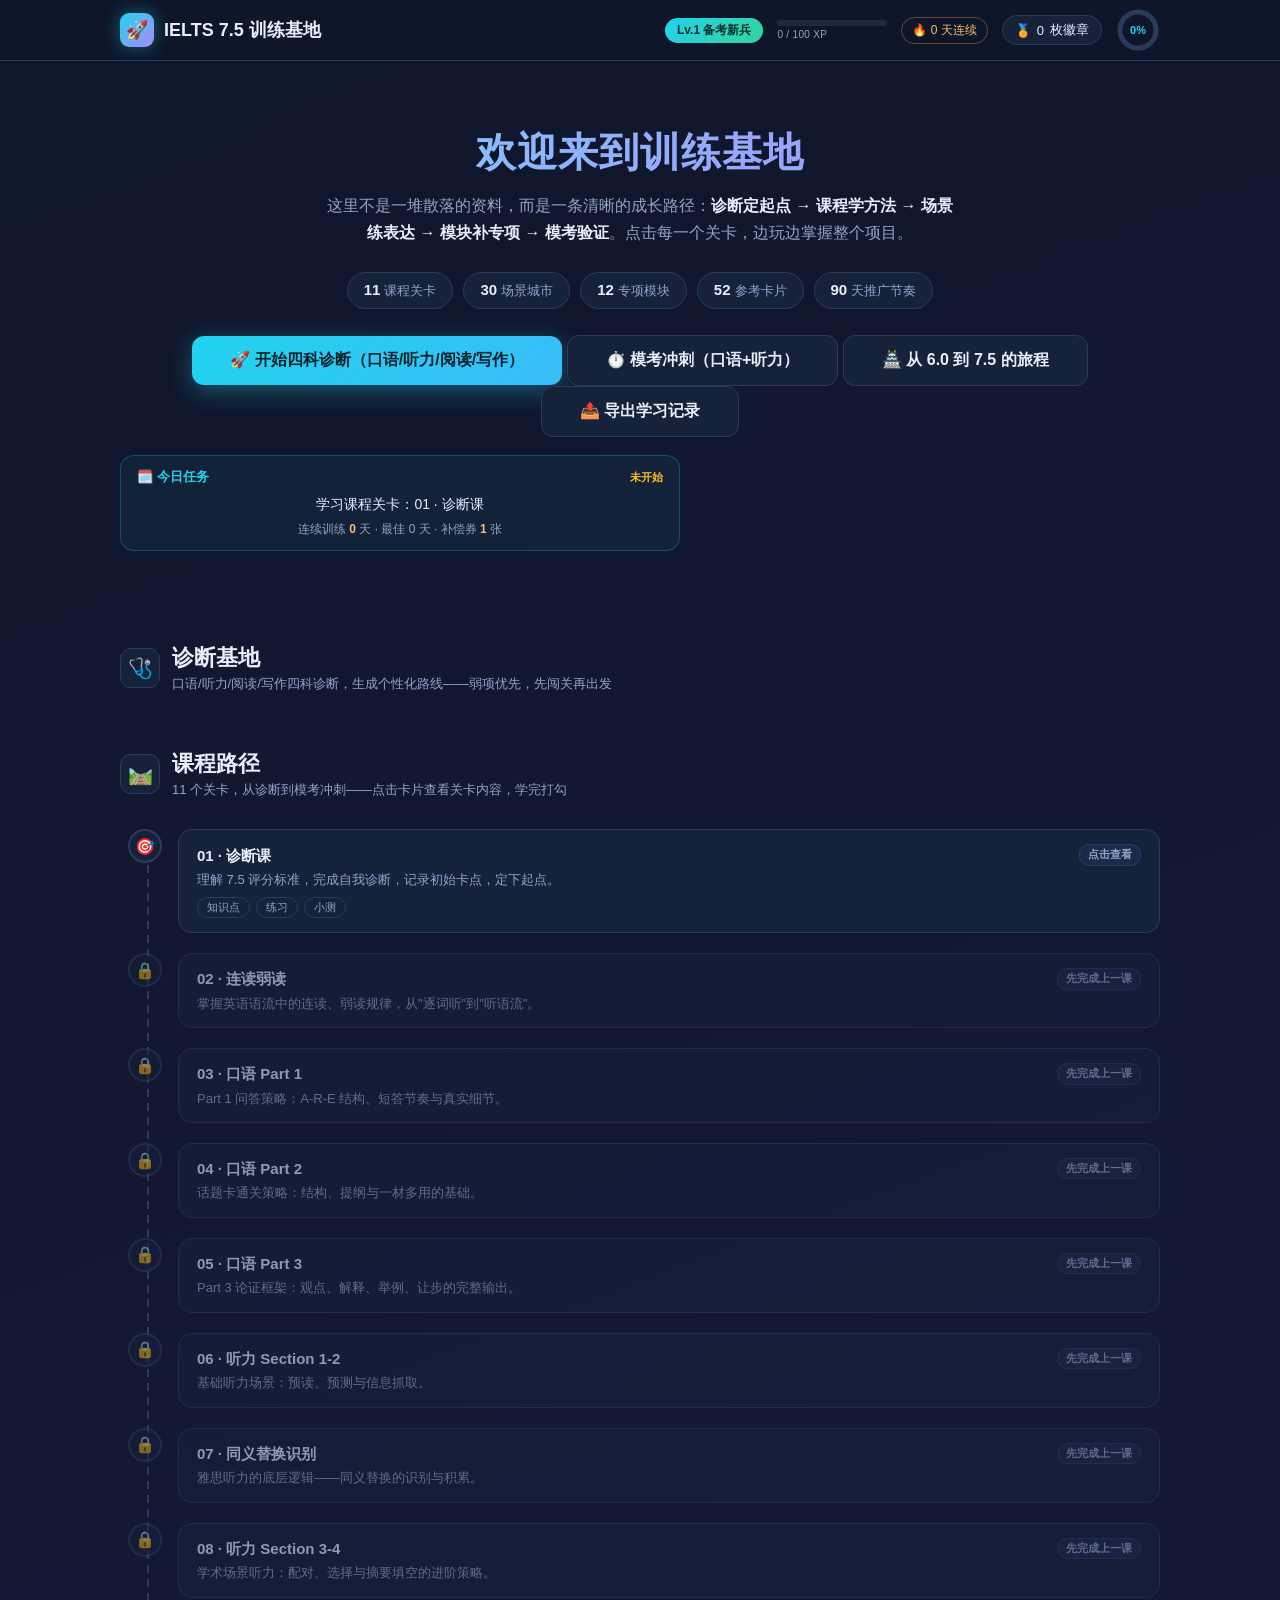
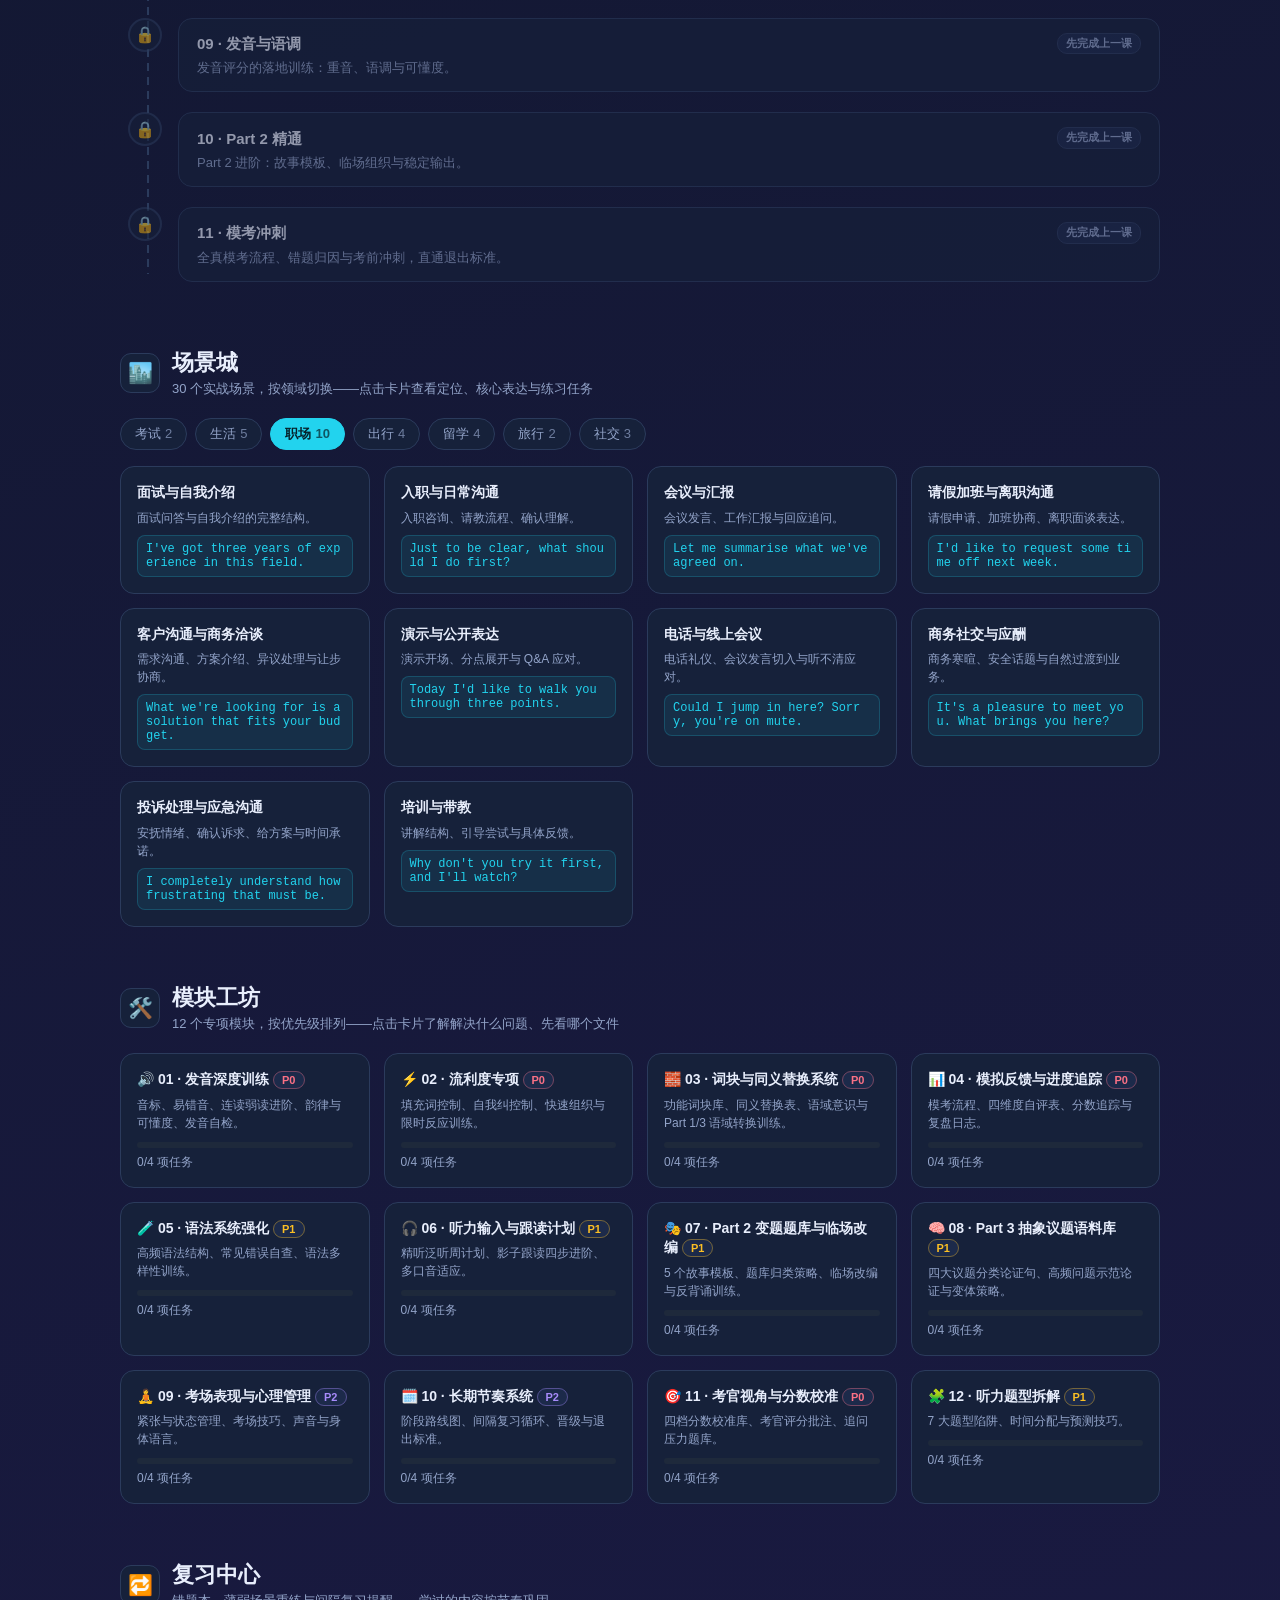
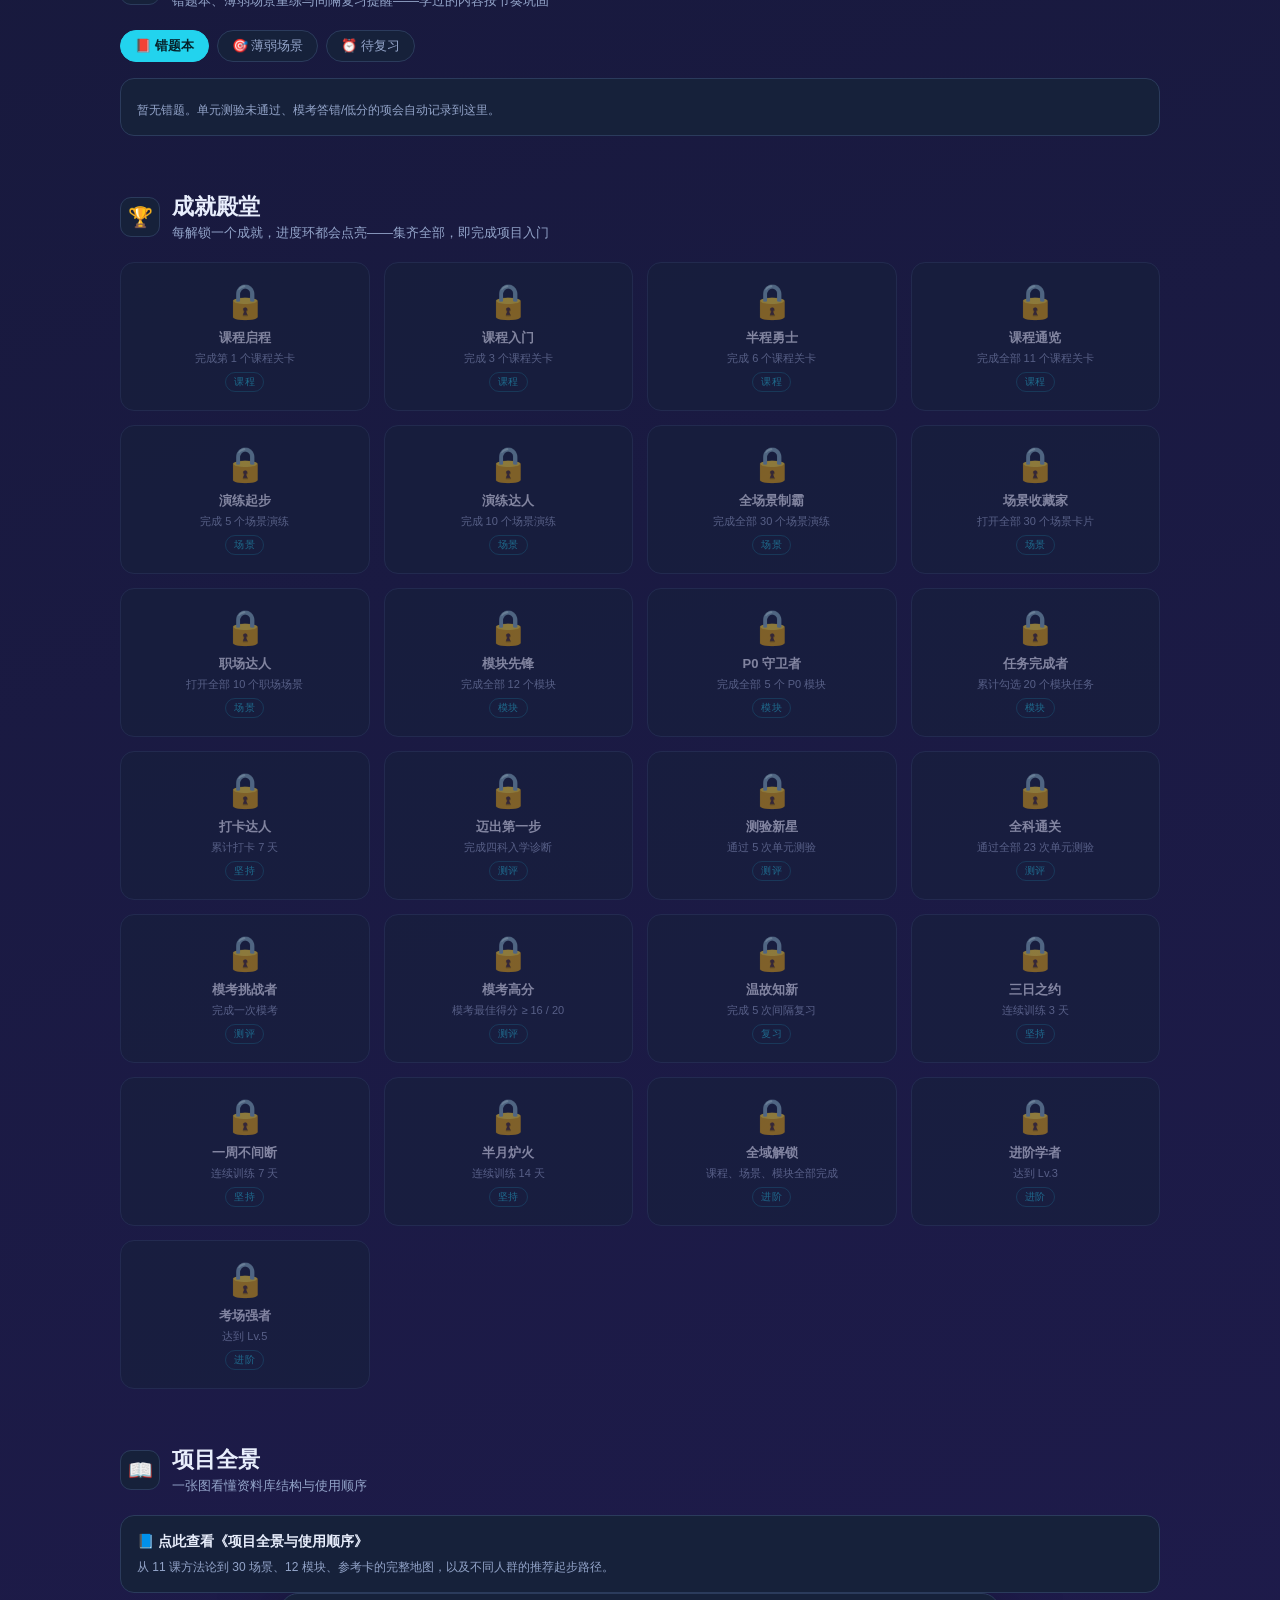
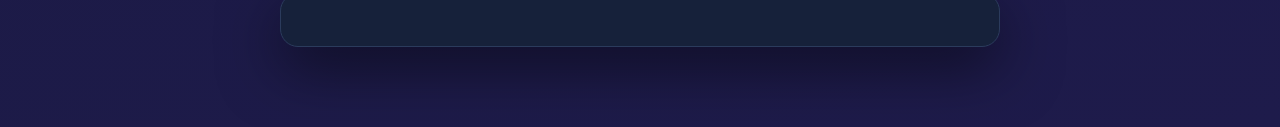
==== index.html @ 1d8361c3 "批次5-T5.1: 学习记录导出——JSON 完整备份（汇总+状态+流水）与 CSV 流水（BOM、RFC4180 转义），hero 导出入口" ====
<!DOCTYPE html>
<html lang="zh-CN">
<head>
<meta charset="UTF-8">
<meta name="viewport" content="width=device-width, initial-scale=1.0">
<title>IELTS 7.5 训练基地 · 入门门户</title>
<link rel="stylesheet" href="css/style.css">
</head>
<body>
<header>
  <div class="wrap nav">
    <div class="brand"><span class="logo">🚀</span> IELTS 7.5 训练基地</div>
    <div class="nav-stats">
      <div class="lv-chip" id="lvChip" title="完成训练积累经验即可升级">Lv.1 备考新兵</div>
      <div class="xp-wrap" title="经验进度"><div class="xp-bar"><i id="xpFill" style="width:0%"></i></div><span id="xpText">0/100 XP</span></div>
      <div class="streak-chip" id="streakChip" title="连续训练天数（断签有补偿券）">🔥 0 天连续</div>
      <div class="badge-chip">🏅 <span id="badgeCount">0</span> 枚徽章</div>
      <div class="ring" title="总体进度">
        <svg width="44" height="44">
          <circle cx="22" cy="22" r="18" fill="none" stroke="#2b3b5c" stroke-width="5"/>
          <circle id="ringFg" cx="22" cy="22" r="18" fill="none" stroke="#22d3ee" stroke-width="5"
            stroke-dasharray="113" stroke-dashoffset="113" stroke-linecap="round"/>
        </svg>
        <span class="pct" id="ringPct">0%</span>
      </div>
    </div>
  </div>
</header>

<div class="wrap">
  <!-- 新手广场 -->
  <div class="hero">
    <h1>欢迎来到训练基地</h1>
    <p>这里不是一堆散落的资料，而是一条清晰的成长路径：<b style="color:var(--txt)">诊断定起点 → 课程学方法 → 场景练表达 → 模块补专项 → 模考验证</b>。点击每一个关卡，边玩边掌握整个项目。</p>
    <div class="stat-chips">
      <span class="chip"><b>11</b>课程关卡</span>
      <span class="chip"><b>30</b>场景城市</span>
      <span class="chip"><b>12</b>专项模块</span>
      <span class="chip"><b>52</b>参考卡片</span>
      <span class="chip"><b>90</b>天推广节奏</span>
    </div>
    <div id="heroActions">
      <button class="btn" id="btnStart">🚀 开始四科诊断（口语/听力/阅读/写作）</button>
      <button class="btn ghost" id="btnMock">⏱️ 模考冲刺（口语+听力）</button>
      <button class="btn ghost" id="btnJourney">🏯 从 6.0 到 7.5 的旅程</button>
      <button class="btn ghost" id="btnExport">📤 导出学习记录</button>
    </div>
    <div id="dailyTask" class="daily-task"></div>
  </div>

  <!-- 诊断基地 -->
  <section id="secDiag">
    <div class="sec-head"><span class="icon">🩺</span>
      <div><h2>诊断基地</h2><div class="sub">口语/听力/阅读/写作四科诊断，生成个性化路线——弱项优先，先闯关再出发</div></div>
    </div>
    <div id="quizArea" class="hidden"></div>
    <div id="profileArea" class="hidden"></div>
  </section>

  <!-- 课程路径 -->
  <section id="secLessons">
    <div class="sec-head"><span class="icon">🛤️</span>
      <div><h2>课程路径</h2><div class="sub">11 个关卡，从诊断到模考冲刺——点击卡片查看关卡内容，学完打勾</div></div>
    </div>
    <div class="path" id="pathLessons"></div>
  </section>

  <!-- 场景城 -->
  <section id="secScen">
    <div class="sec-head"><span class="icon">🏙️</span>
      <div><h2>场景城</h2><div class="sub">30 个实战场景，按领域切换——点击卡片查看定位、核心表达与练习任务</div></div>
    </div>
    <div class="tabs" id="scenTabs"></div>
    <div class="grid" id="scenGrid"></div>
  </section>

  <!-- 模块工坊 -->
  <section id="secMods">
    <div class="sec-head"><span class="icon">🛠️</span>
      <div><h2>模块工坊</h2><div class="sub">12 个专项模块，按优先级排列——点击卡片了解解决什么问题、先看哪个文件</div></div>
    </div>
    <div class="grid" id="modGrid"></div>
  </section>

  <!-- 复习中心 -->
  <section id="secReview">
    <div class="sec-head"><span class="icon">🔁</span>
      <div><h2>复习中心</h2><div class="sub">错题本、薄弱场景重练与间隔复习提醒——学过的内容按节奏巩固</div></div>
    </div>
    <div class="tabs" id="reviewTabs"></div>
    <div id="reviewBody"></div>
  </section>

  <!-- 成就殿堂 -->
  <section id="secBadges">
    <div class="sec-head"><span class="icon">🏆</span>
      <div><h2>成就殿堂</h2><div class="sub">每解锁一个成就，进度环都会点亮——集齐全部，即完成项目入门</div></div>
    </div>
    <div class="grid" id="badgeGrid"></div>
  </section>

  <!-- 使用指引 -->
  <section id="secGuide">
    <div class="sec-head"><span class="icon">📖</span>
      <div><h2>项目全景</h2><div class="sub">一张图看懂资料库结构与使用顺序</div></div>
    </div>
    <div class="card" style="cursor:pointer" id="btnGuide">
      <h3>📘 点此查看《项目全景与使用顺序》</h3>
      <p>从 11 课方法论到 30 场景、12 模块、参考卡的完整地图，以及不同人群的推荐起步路径。</p>
    </div>
  </section>
</div>

<!-- 弹窗 -->
<div id="modal-mask"><div class="modal" id="modalBox"></div></div>
<div id="pod-mask"><div class="pod" id="pod"></div></div>
<div id="mock-mask"><div class="pod mock" id="mock"></div></div>
<div id="toast"></div>

<script src="js/practice-full.js"></script>
<script src="js/data.js"></script>
<script src="js/training.js"></script>
<script src="js/course.js"></script>
<script src="js/app.js"></script>
</body>
</html>
---- css/style.css ----
:root{
    --bg1:#0f172a; --bg2:#1e1b4b; --card:#16213a; --card2:#1c2a4a;
    --line:#2b3b5c; --txt:#e8eefc; --dim:#93a4c9;
    --cyan:#22d3ee; --amber:#fbbf24; --violet:#a78bfa; --green:#34d399; --rose:#fb7185;
    --r:14px;
  }
  *{box-sizing:border-box;margin:0;padding:0}
  body{
    font-family:-apple-system,BlinkMacSystemFont,"Segoe UI","PingFang SC","Microsoft YaHei",sans-serif;
    background:radial-gradient(1200px 600px at 80% -10%, #243b6e 0%, transparent 60%),
               linear-gradient(160deg,var(--bg1),var(--bg2));
    color:var(--txt); min-height:100vh; padding-bottom:80px;
  }
  .wrap{max-width:1080px;margin:0 auto;padding:0 20px}
  /* ===== 顶栏 ===== */
  header{position:sticky;top:0;z-index:50;background:rgba(15,23,42,.85);backdrop-filter:blur(8px);border-bottom:1px solid var(--line)}
  .nav{display:flex;align-items:center;justify-content:space-between;height:60px}
  .brand{display:flex;align-items:center;gap:10px;font-weight:800;font-size:18px}
  .logo{width:34px;height:34px;border-radius:9px;background:linear-gradient(135deg,var(--cyan),var(--violet));display:flex;align-items:center;justify-content:center;font-size:18px;box-shadow:0 0 18px rgba(34,211,238,.4)}
  .nav-stats{display:flex;align-items:center;gap:14px}
  .ring{position:relative;width:44px;height:44px}
  .ring svg{transform:rotate(-90deg)}
  .ring .pct{position:absolute;inset:0;display:flex;align-items:center;justify-content:center;font-size:11px;font-weight:800;color:var(--cyan)}
  .badge-chip{display:flex;align-items:center;gap:6px;background:var(--card);border:1px solid var(--line);border-radius:20px;padding:5px 12px;font-size:13px}
  /* ===== 英雄区 ===== */
  .hero{text-align:center;padding:64px 0 36px}
  .hero h1{font-size:40px;letter-spacing:1px;background:linear-gradient(90deg,#7dd3fc,#a78bfa);-webkit-background-clip:text;background-clip:text;color:transparent}
  .hero p{color:var(--dim);margin:12px auto 0;max-width:640px;line-height:1.7}
  .stat-chips{display:flex;flex-wrap:wrap;justify-content:center;gap:10px;margin:26px 0}
  .chip{background:var(--card);border:1px solid var(--line);border-radius:20px;padding:8px 16px;font-size:13px;color:var(--dim)}
  .chip b{color:var(--txt);font-size:15px;margin-right:4px}
  .btn{display:inline-block;border:none;cursor:pointer;border-radius:12px;padding:14px 38px;font-size:16px;font-weight:800;color:#06222b;
    background:linear-gradient(135deg,var(--cyan),#38bdf8);box-shadow:0 6px 24px rgba(34,211,238,.35);transition:transform .15s}
  .btn:hover{transform:translateY(-2px)}
  .btn.ghost{background:var(--card);color:var(--txt);border:1px solid var(--line);box-shadow:none}
  .btn.small{padding:9px 18px;font-size:13px}
  .btn.done{background:linear-gradient(135deg,var(--green),#10b981);color:#052e1c;box-shadow:0 6px 24px rgba(52,211,153,.3)}
  /* ===== 区块 ===== */
  section{margin-top:56px}
  .sec-head{display:flex;align-items:center;gap:12px;margin-bottom:20px}
  .sec-head .icon{width:40px;height:40px;border-radius:11px;background:var(--card);border:1px solid var(--line);display:flex;align-items:center;justify-content:center;font-size:20px}
  .sec-head h2{font-size:22px}
  .sec-head .sub{color:var(--dim);font-size:13px;margin-top:2px}
  /* ===== 课程路径（时间轴） ===== */
  .path{position:relative;padding-left:8px}
  .path::before{content:"";position:absolute;left:27px;top:18px;bottom:18px;width:2px;
    background:repeating-linear-gradient(var(--line) 0 8px,transparent 8px 14px)}
  .node{position:relative;display:flex;gap:16px;padding:10px 0}
  .node .dot{position:relative;z-index:2;width:34px;height:34px;border-radius:50%;flex-shrink:0;
    background:var(--card);border:2px solid var(--line);display:flex;align-items:center;justify-content:center;font-size:16px;transition:.2s}
  .node.done .dot{background:linear-gradient(135deg,var(--green),#10b981);border-color:var(--green);box-shadow:0 0 14px rgba(52,211,153,.5)}
  .node .card{flex:1;background:var(--card);border:1px solid var(--line);border-radius:var(--r);padding:14px 18px;cursor:pointer;transition:.15s}
  .node .card:hover{border-color:var(--cyan);transform:translateX(4px)}
  .node .card h3{font-size:15px;display:flex;justify-content:space-between;align-items:center}
  .node .card p{color:var(--dim);font-size:13px;margin-top:4px;line-height:1.5}
  .tag{font-size:11px;padding:2px 8px;border-radius:10px;background:var(--card2);border:1px solid var(--line);color:var(--dim)}
  .tag.p0{color:var(--rose);border-color:rgba(251,113,133,.4)}
  .tag.p1{color:var(--amber);border-color:rgba(251,191,36,.4)}
  .tag.p2{color:var(--violet);border-color:rgba(167,139,250,.4)}
  /* ===== 卡片网格 ===== */
  .grid{display:grid;grid-template-columns:repeat(auto-fill,minmax(240px,1fr));gap:14px}
  .card{background:var(--card);border:1px solid var(--line);border-radius:var(--r);padding:16px;cursor:pointer;transition:.15s;position:relative;overflow:hidden}
  .card:hover{border-color:var(--cyan);transform:translateY(-3px);box-shadow:0 8px 24px rgba(0,0,0,.3)}
  .card.done::after{content:"✓";position:absolute;top:10px;right:12px;color:var(--green);font-weight:800}
  .card h3{font-size:14px;line-height:1.4}
  .card p{color:var(--dim);font-size:12px;margin-top:6px;line-height:1.5}
  .card .mini{margin-top:8px;font-size:12px;color:var(--cyan);font-family:ui-monospace,monospace;
    background:rgba(34,211,238,.08);border:1px solid rgba(34,211,238,.2);border-radius:8px;padding:6px 8px;word-break:break-all}
  .tabs{display:flex;flex-wrap:wrap;gap:8px;margin-bottom:16px}
  .tab{border:1px solid var(--line);background:var(--card);color:var(--dim);border-radius:18px;padding:6px 14px;font-size:13px;cursor:pointer}
  .tab.active{background:var(--cyan);color:#06222b;border-color:var(--cyan);font-weight:700}
  .tab .n{opacity:.7;margin-left:4px}
  /* ===== 徽章 ===== */
  .badge{background:var(--card);border:1px solid var(--line);border-radius:var(--r);padding:18px 14px;text-align:center;opacity:.5;transition:.2s}
  .badge.on{opacity:1;border-color:var(--amber);box-shadow:0 0 20px rgba(251,191,36,.25);background:linear-gradient(180deg,rgba(251,191,36,.12),var(--card))}
  .badge .em{font-size:34px}
  .badge h3{font-size:13px;margin-top:8px}
  .badge p{font-size:11px;color:var(--dim);margin-top:4px}
  /* ===== 弹窗 ===== */
  #modal-mask{position:fixed;inset:0;background:rgba(8,12,25,.75);display:none;align-items:center;justify-content:center;z-index:100;padding:20px}
  #modal-mask.show{display:flex}
  .modal{background:var(--card);border:1px solid var(--line);border-radius:18px;max-width:640px;width:100%;max-height:82vh;overflow:auto;padding:28px;position:relative}
  .modal h2{font-size:20px;display:flex;align-items:center;gap:10px}
  .modal .close{position:absolute;top:14px;right:16px;background:none;border:none;color:var(--dim);font-size:22px;cursor:pointer}
  .modal p,.modal li{color:var(--dim);line-height:1.7;font-size:14px}
  .modal ul{margin:10px 0 10px 20px}
  .modal .expr{background:rgba(34,211,238,.08);border-left:3px solid var(--cyan);border-radius:8px;padding:10px 14px;margin:12px 0;color:var(--txt);font-size:14px;line-height:1.8}
  .modal .file{font-family:ui-monospace,monospace;font-size:12px;color:var(--green);background:rgba(52,211,153,.08);border:1px dashed rgba(52,211,153,.4);border-radius:8px;padding:8px 10px;margin-top:14px;word-break:break-all}
  /* ===== 诊断游戏 ===== */
  .quiz-q{background:var(--card);border:1px solid var(--line);border-radius:var(--r);padding:20px;margin-top:16px}
  .quiz-q .stem{font-size:15px;margin-bottom:12px;line-height:1.6}
  .opt{display:block;width:100%;text-align:left;background:var(--card2);border:1px solid var(--line);color:var(--txt);
    border-radius:10px;padding:12px 14px;margin-top:10px;cursor:pointer;font-size:14px;transition:.15s}
  .opt:hover{border-color:var(--cyan)}
  .opt.right{border-color:var(--green);background:rgba(52,211,153,.12)}
  .opt.wrong{border-color:var(--rose);background:rgba(251,113,133,.12)}
  .feedback{margin-top:12px;font-size:13px;color:var(--dim);line-height:1.6;display:none}
  .feedback.show{display:block}
  .profile-card{background:linear-gradient(135deg,rgba(34,211,238,.12),rgba(167,139,250,.12));border:1px solid var(--cyan);border-radius:var(--r);padding:20px;margin-top:16px}
  .profile-card h3{color:var(--cyan);margin-bottom:8px}
  .result-line{font-size:16px;font-weight:800;margin-bottom:10px}
  /* ===== 演练舱 ===== */
  #pod-mask{position:fixed;inset:0;background:rgba(8,12,25,.92);backdrop-filter:blur(4px);display:none;z-index:150;overflow:auto;padding:24px}
  #pod-mask.show{display:block}
  .pod{max-width:720px;margin:0 auto;background:var(--card);border:1px solid var(--line);border-radius:18px;padding:26px;box-shadow:0 20px 60px rgba(0,0,0,.5)}
  .pod-head{display:flex;align-items:flex-start;justify-content:space-between;gap:12px}
  .pod-head h2{font-size:20px;display:flex;align-items:center;gap:10px}
  .steps{display:flex;gap:8px;margin:18px 0 22px;flex-wrap:wrap}
  .step{flex:1;min-width:110px;text-align:center;background:var(--card2);border:1px solid var(--line);border-radius:10px;padding:8px 6px;font-size:12px;color:var(--dim);transition:.2s}
  .step b{display:block;font-size:15px;color:var(--txt);margin-bottom:2px}
  .step.on{border-color:var(--cyan);background:rgba(34,211,238,.1);color:var(--txt)}
  .step.on b{color:var(--cyan)}
  .step.done{border-color:var(--green);background:rgba(52,211,153,.1)}
  .step.done b{color:var(--green)}
  .scene-brief{background:var(--card2);border:1px solid var(--line);border-radius:12px;padding:16px;line-height:1.8;font-size:14px}
  .scene-brief b{color:var(--cyan)}
  .roles{display:flex;gap:10px;margin-top:14px}
  .role{flex:1;background:var(--card2);border:1px solid var(--line);border-radius:10px;padding:12px}
  .role h4{font-size:13px;color:var(--violet)}
  .role p{font-size:12px;color:var(--dim);margin-top:4px;line-height:1.5}
  .turn-box{margin:16px 0;min-height:120px}
  .bubble{border-radius:14px;padding:12px 16px;font-size:15px;line-height:1.7;margin-bottom:10px}
  .bubble .zh{display:block;font-size:12px;color:var(--dim);margin-top:4px}
  .bubble.partner{background:rgba(167,139,250,.12);border:1px solid rgba(167,139,250,.4);border-top-left-radius:4px}
  .bubble.me{background:rgba(34,211,238,.1);border:1px solid rgba(34,211,238,.4);border-top-right-radius:4px}
  .bubble.me .ref{font-size:12px;color:var(--green);margin-top:6px;display:block}
  .bubble.hidden{display:none}
  .turn-bar{display:flex;align-items:center;justify-content:space-between;gap:10px;flex-wrap:wrap;margin-top:6px}
  .turn-count{font-size:12px;color:var(--dim)}
  .rec-btn{display:flex;align-items:center;gap:8px;background:var(--card2);border:1px solid var(--line);color:var(--txt);border-radius:20px;padding:8px 16px;font-size:13px;cursor:pointer}
  .rec-btn .dot{width:9px;height:9px;border-radius:50%;background:var(--rose)}
  .rec-btn.on .dot{background:var(--rose);animation:pulse 1s infinite}
  @keyframes pulse{50%{opacity:.3}}
  .check{display:flex;align-items:flex-start;gap:10px;background:var(--card2);border:1px solid var(--line);border-radius:10px;padding:12px 14px;margin-top:10px;cursor:pointer;font-size:14px;transition:.15s}
  .check:hover{border-color:var(--amber)}
  .check input{width:18px;height:18px;margin-top:2px;accent-color:var(--amber);flex-shrink:0}
  .check.on{border-color:var(--amber);background:rgba(251,191,36,.08)}
  .success{text-align:center;padding:20px 0}
  .success .em{font-size:56px}
  .success h3{font-size:20px;margin:10px 0 6px;color:var(--green)}
  .success p{color:var(--dim);line-height:1.7}
  .pod-actions{display:flex;gap:12px;margin-top:18px;flex-wrap:wrap}
  /* toast */
  #toast{position:fixed;left:50%;bottom:30px;transform:translateX(-50%) translateY(20px);background:var(--card);border:1px solid var(--cyan);
    color:var(--txt);padding:12px 22px;border-radius:24px;font-size:14px;opacity:0;transition:.3s;z-index:200;pointer-events:none}
  #toast.show{opacity:1;transform:translateX(-50%) translateY(0)}
  .dim{color:var(--dim)}
  .hidden{display:none}

/* ============ 演练舱 · 素材库标签与内容包组件 ============ */
.pod-tabs{display:flex;gap:8px;flex-wrap:wrap;margin:14px 0 8px}
.pod-tab{padding:7px 14px;border-radius:20px;border:1px solid #d8e0ec;background:#fff;color:#56657a;font-size:13px;font-weight:600;cursor:pointer;transition:.15s}
.pod-tab:hover{background:#f0f5fb}
.pod-tab.on{background:linear-gradient(135deg,#3b82f6,#60a5fa);color:#fff;border-color:transparent;box-shadow:0 2px 10px rgba(59,130,246,.3)}
.pod-material{background:#f7fafd;border:1px solid #e4ecf5;border-radius:14px;padding:16px;margin-bottom:14px}
.word-grid{display:grid;grid-template-columns:repeat(auto-fill,minmax(96px,1fr));gap:10px}
.word-card{background:#fff;border:1px solid #e4ecf5;border-radius:12px;padding:12px 8px;text-align:center;cursor:pointer;transition:.15s}
.word-card:hover{transform:translateY(-2px);box-shadow:0 6px 16px rgba(56,92,146,.12)}
.word-card b{display:block;font-size:15px;color:#2c4263;font-weight:700}
.word-card span{font-size:11px;color:#98a6bb;margin-top:4px;display:block}
.phrase-list{display:flex;flex-direction:column;gap:10px}
.phrase-card{background:#fff;border:1px solid #e4ecf5;border-radius:12px;padding:12px 14px;cursor:pointer;transition:.15s}
.phrase-card:hover{box-shadow:0 6px 16px rgba(56,92,146,.12);transform:translateY(-2px)}
.phrase-card b{display:block;color:#2c4263;font-size:14px;font-weight:700}
.phrase-card span{font-size:12px;color:#7c8aa0;margin-top:3px;display:block}
.phrase-card.adv{border-left:4px solid #f59e0b}
.tip-list{display:flex;flex-direction:column;gap:10px}
.tip-card{background:#fff7ed;border:1px solid #fed7aa;border-radius:12px;padding:12px 14px;color:#9a3412;font-size:14px;font-weight:500}
.dlg-title{font-size:13px;font-weight:700;color:#56657a;background:#eef4fb;border-radius:8px;padding:6px 12px;margin-bottom:12px;display:inline-block}
.var-row{display:flex;flex-wrap:wrap;gap:8px;margin-top:10px;align-items:center}
.var-chip{padding:6px 12px;border-radius:16px;border:1px solid #d8e0ec;background:#fff;color:#56657a;font-size:12px;cursor:pointer;transition:.15s;font-family:inherit}
.var-chip:hover{background:#f0f5fb}
.var-chip.on{background:#10b981;color:#fff;border-color:transparent;font-weight:600}

/* ============ 批次3 · 四科诊断 ============ */
.diag-sub-tabs{display:flex;gap:8px;flex-wrap:wrap;margin-bottom:14px}
.ds-tab{display:flex;align-items:center;gap:6px;padding:6px 14px;border-radius:20px;border:1px solid #d8e0ec;background:#fff;color:#56657a;font-size:13px;font-weight:600}
.ds-tab b{font-size:12px;color:#94a3b8}
.ds-tab.on{background:linear-gradient(135deg,#3b82f6,#60a5fa);color:#fff;border-color:transparent;box-shadow:0 2px 10px rgba(59,130,246,.3)}
.ds-tab.on b{color:#e0ecff}
.ds-tab.done{border-color:#86efac;background:#f0fdf4}
.ds-tab.done b{color:#16a34a}
.diag-rows{display:flex;flex-direction:column;gap:12px;margin:12px 0}
.diag-row{display:flex;align-items:center;gap:12px}
.dr-ic{width:64px;font-weight:700;color:#2c4263;font-size:14px;flex-shrink:0}
.dr-bar{flex:1;height:12px;background:#eef2f7;border-radius:8px;overflow:hidden}
.dr-bar i{display:block;height:100%;border-radius:8px;background:linear-gradient(90deg,#60a5fa,#22c55e);transition:width .4s}
.dr-sc{width:44px;text-align:center;font-weight:700;color:#56657a;font-size:14px}

/* ============ 批次3 · 单元测验 ============ */
.uq-fill{width:100%;padding:12px 14px;border-radius:10px;border:1px solid var(--line);background:var(--card);color:var(--txt);font-size:15px;font-family:inherit;box-sizing:border-box}
.uq-fill:focus{outline:none;border-color:var(--cyan);box-shadow:0 0 0 3px rgba(34,211,238,.2)}

/* ============ 批次3 · 模考冲刺 ============ */
.mock-parts{display:flex;flex-direction:column;gap:12px;margin:16px 0}
.mock-part{padding:16px;border-radius:14px;border:1px solid var(--line);background:var(--card);color:var(--txt);font-size:16px;font-weight:700;cursor:pointer;text-align:left;transition:.15s}
.mock-part:hover{transform:translateY(-2px);box-shadow:0 8px 20px rgba(34,211,238,.18)}
.mock-part.ghost{background:transparent}
.mock-progress{font-size:13px;color:var(--dim);font-weight:600}
.mock-q{background:#f7fafd;border:1px solid #e4ecf5;border-radius:14px;padding:16px;margin-bottom:14px}
.mock-q .stem{color:var(--txt);font-size:15px;font-weight:700;line-height:1.7;margin-bottom:12px}
.mock-ref{background:#fff;border:1px dashed #cbd5e1;border-radius:10px;padding:10px 12px;font-size:13px;color:var(--dim);margin-bottom:12px;line-height:1.6}
.mock-ref b{color:var(--cyan);font-weight:700}

/* ============ 批次3 · 练习反馈 ============ */
.fb-title{font-size:16px;font-weight:800;color:var(--txt);margin-bottom:8px}
.fb-rate{display:flex;flex-direction:column;gap:12px;margin:14px 0}
.fb-dim{display:flex;align-items:center;gap:10px;flex-wrap:wrap}
.fb-dim span{width:72px;font-size:14px;font-weight:700;color:var(--dim)}
.rate-dot{width:38px;height:34px;border-radius:9px;border:1px solid var(--line);background:var(--card);color:var(--txt);font-weight:700;cursor:pointer;transition:.15s}
.rate-dot:hover{border-color:var(--cyan)}
.rate-dot.on{background:linear-gradient(135deg,var(--cyan),#38bdf8);color:#0b1220;border-color:transparent}
.fb-report{background:#f7fafd;border:1px solid #e4ecf5;border-radius:14px;padding:16px}
.fb-block{line-height:1.9;font-size:14px;color:var(--txt)}
.fb-block b{color:var(--cyan);font-weight:700}
/* ===== 批次2：课程解锁卡 / 课内进度 ===== */
.node.locked .dot{opacity:.55}
.node.locked .card{opacity:.6;cursor:not-allowed}
.node.locked .card:hover{border-color:var(--line);transform:none}
.ls-steps{display:flex;gap:6px;margin-top:8px}
.ls{display:inline-flex;align-items:center;gap:4px;font-size:11px;padding:2px 9px;border-radius:999px;
  border:1px solid var(--line);color:var(--dim);background:transparent}
.ls.on{color:#052e1b;background:var(--green);border-color:var(--green);font-weight:700}
.ls-row{display:flex;gap:8px;margin:12px 0;flex-wrap:wrap}
.ls.big{font-size:12px;padding:5px 12px}
.lp-est{color:var(--dim);font-size:12px;margin-top:8px}
/* ===== 批次2：模块任务卡 / 打卡 / 进度条 ===== */
.card-bar{height:6px;border-radius:999px;background:#1e293b;overflow:hidden;margin:10px 0 6px}
.card-bar-fill{height:100%;background:linear-gradient(90deg,var(--cyan),#22d3ee);border-radius:999px;transition:width .3s}
.card-meta{font-size:12px;color:var(--dim)}
.mod-progress{display:flex;align-items:center;gap:10px;margin:12px 0}
.mod-progress .card-bar{flex:1;margin:0}
.mod-progress span{font-size:12px;color:var(--dim);white-space:nowrap}
.task-list{display:flex;flex-direction:column;gap:8px;margin:10px 0}
.task-item{display:flex;justify-content:space-between;align-items:center;gap:10px;
  background:var(--card2,#0f172a);border:1px solid var(--line);border-radius:var(--r-sm,10px);padding:10px 12px;transition:.15s}
.task-item.on{border-color:var(--green);background:rgba(52,211,153,.06)}
.task-check{display:flex;align-items:flex-start;gap:10px;cursor:pointer;font-size:13px;line-height:1.5;flex:1}
.task-check input{margin-top:2px;accent-color:var(--green)}
.task-item.on .task-check span{color:var(--green);text-decoration:line-through;text-decoration-thickness:1px;opacity:.85}
.task-meta{display:flex;flex-direction:column;align-items:flex-end;gap:4px;font-size:11px;color:var(--dim);white-space:nowrap}
.task-go{background:none;border:1px solid var(--cyan);color:var(--cyan);border-radius:8px;
  padding:3px 10px;font-size:12px;cursor:pointer;transition:.15s}
.task-go:hover{background:var(--cyan);color:#052e2b}
.checkin-row{display:flex;align-items:center;gap:14px;margin-top:12px}
.checkin-count{font-size:12px;color:var(--dim)}
.scene-mods{display:flex;align-items:center;gap:8px;flex-wrap:wrap;margin:12px 0;font-size:13px}
.chip-btn{background:#0f172a;border:1px solid var(--line);color:var(--cyan);border-radius:999px;
  padding:4px 12px;font-size:12px;cursor:pointer;transition:.15s}
.chip-btn:hover{border-color:var(--cyan);background:rgba(34,211,238,.08)}
/* ===== 批次4 T-4.1：徽章分类标签 ===== */
.bcat{display:inline-block;margin-top:6px;font-size:10px;letter-spacing:.5px;color:var(--cyan);
  border:1px solid rgba(34,211,238,.35);border-radius:999px;padding:2px 8px;opacity:.85}
/* ===== 批次4 T-4.2：等级与经验 ===== */
.lv-chip{font-size:12px;font-weight:700;color:#052e2b;background:linear-gradient(135deg,#22d3ee,#34d399);
  border-radius:999px;padding:4px 12px;white-space:nowrap}
.xp-wrap{display:flex;flex-direction:column;gap:3px;min-width:110px}
.xp-bar{height:6px;border-radius:999px;background:#1e293b;overflow:hidden}
.xp-bar i{display:block;height:100%;background:linear-gradient(90deg,#22d3ee,#34d399);border-radius:999px;transition:width .3s}
.xp-wrap span{font-size:10px;color:var(--dim);letter-spacing:.3px}
.streak-chip{font-size:12px;color:#fdba74;border:1px solid rgba(251,146,60,.4);border-radius:999px;padding:4px 10px;white-space:nowrap}
/* 等级外观：Lv5+ 头部金色调，Lv10 满阶紫金 */
body[data-level="5"] .lv-chip, body[data-level="6"] .lv-chip, body[data-level="7"] .lv-chip,
body[data-level="8"] .lv-chip, body[data-level="9"] .lv-chip {background:linear-gradient(135deg,#fbbf24,#f59e0b);color:#451a03}
body[data-level="10"] .lv-chip{background:linear-gradient(135deg,#c084fc,#f472b6,#fbbf24);color:#2e1065}
/* ===== 批次4 T-4.3：今日任务卡 ===== */
.daily-task{margin-top:18px;background:rgba(34,211,238,.06);border:1px solid rgba(34,211,238,.25);border-radius:var(--r);padding:12px 16px;max-width:560px}
.dt-head{display:flex;align-items:center;justify-content:space-between;font-size:13px;font-weight:700;color:var(--cyan)}
.dt-ok{font-size:11px;color:#34d399}
.dt-pending{font-size:11px;color:var(--amber)}
.dt-body{font-size:14px;color:var(--txt);margin:8px 0 6px;line-height:1.5}
.dt-foot{font-size:12px;color:var(--dim)}
.dt-foot b{color:#fdba74}
/* ===== 批次4 T-4.4：旅程地图 ===== */
.jch-progress{color:var(--dim);font-size:13px;margin:6px 0 14px}
.jch-progress b{color:var(--cyan)}
.jch-list{display:flex;flex-direction:column;gap:0;position:relative;padding-left:4px}
.jch{display:flex;gap:14px;position:relative;padding:10px 0 10px 0}
.jch::before{content:"";position:absolute;left:15px;top:0;bottom:0;width:2px;background:var(--line)}
.jch:first-child::before{top:50%}
.jch:last-child::before{bottom:50%}
.jch-dot{position:relative;z-index:1;width:32px;height:32px;border-radius:50%;flex-shrink:0;
  display:flex;align-items:center;justify-content:center;font-weight:800;font-size:14px;
  background:#1e293b;border:2px solid var(--line);color:var(--dim)}
.jch.done .jch-dot{background:linear-gradient(135deg,#34d399,#10b981);border-color:var(--green);color:#052e1b}
.jch.current .jch-dot{border-color:var(--cyan);color:var(--cyan);box-shadow:0 0 12px rgba(34,211,238,.35)}
.jch.locked{opacity:.55}
.jch-body{flex:1;background:var(--card2,#0f172a);border:1px solid var(--line);border-radius:var(--r-sm,10px);padding:10px 14px}
.jch.done .jch-body{border-color:rgba(52,211,153,.4)}
.jch.current .jch-body{border-color:rgba(34,211,238,.5)}
.jch-stage{font-size:11px;color:var(--dim);letter-spacing:.5px}
.jch-stage b{color:var(--amber)}
.jch.done .jch-stage b{color:#34d399}
.jch-body h3{font-size:15px;margin:4px 0 6px}
.jch-story{font-size:12px;color:var(--dim);line-height:1.7}
.jch-goal,.jch-reward{font-size:12px;margin-top:6px}
.jch-goal{color:var(--txt)}
.jch-reward{color:#fdba74}
.journey-story{text-align:center;padding:8px 4px}
.js-stage{font-size:12px;letter-spacing:2px;color:var(--amber)}
.js-reward{margin:16px auto 0;display:inline-block;background:linear-gradient(135deg,#fbbf24,#f59e0b);color:#451a03;
  font-weight:800;border-radius:999px;padding:8px 22px;font-size:15px}
/* ===== 批次5 T-5.1：导出 ===== */
.export-opts{display:flex;flex-direction:column;gap:10px;margin:14px 0}
.export-note{font-size:12px;color:var(--dim);line-height:1.6}
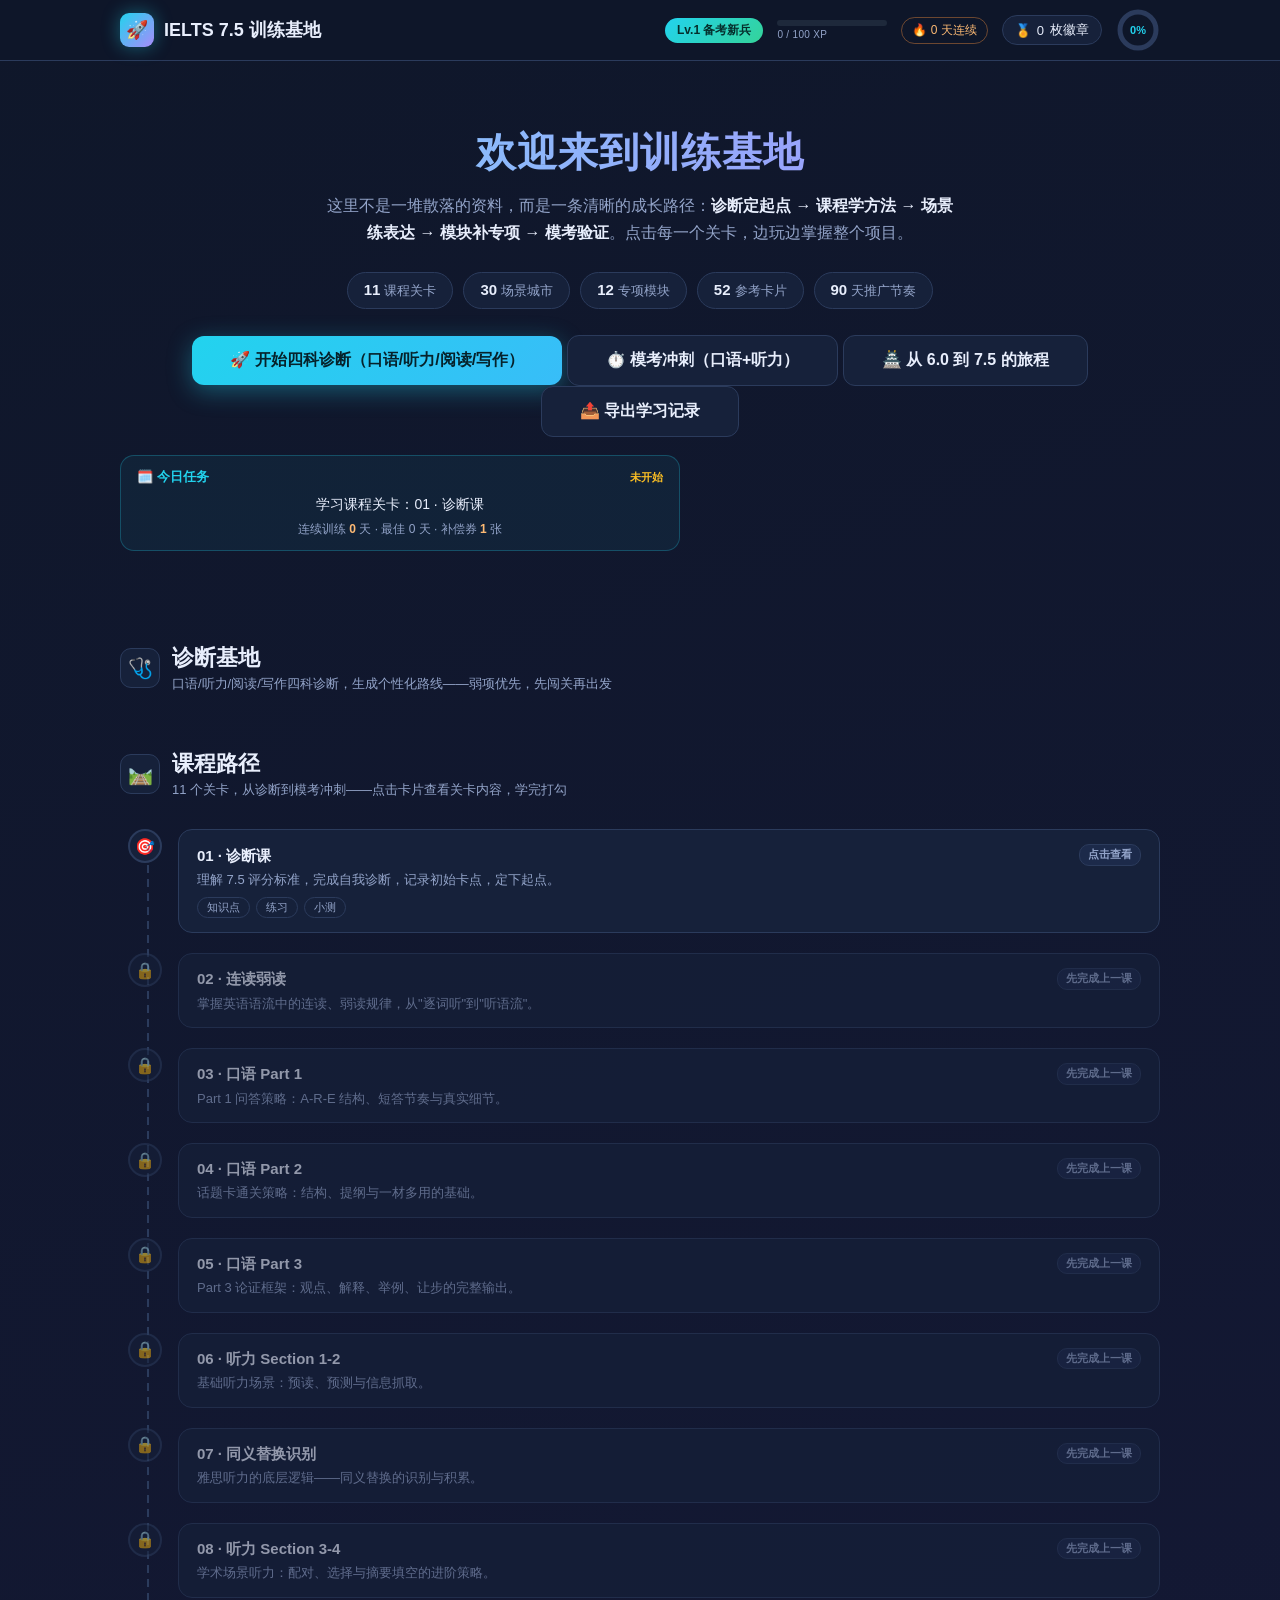
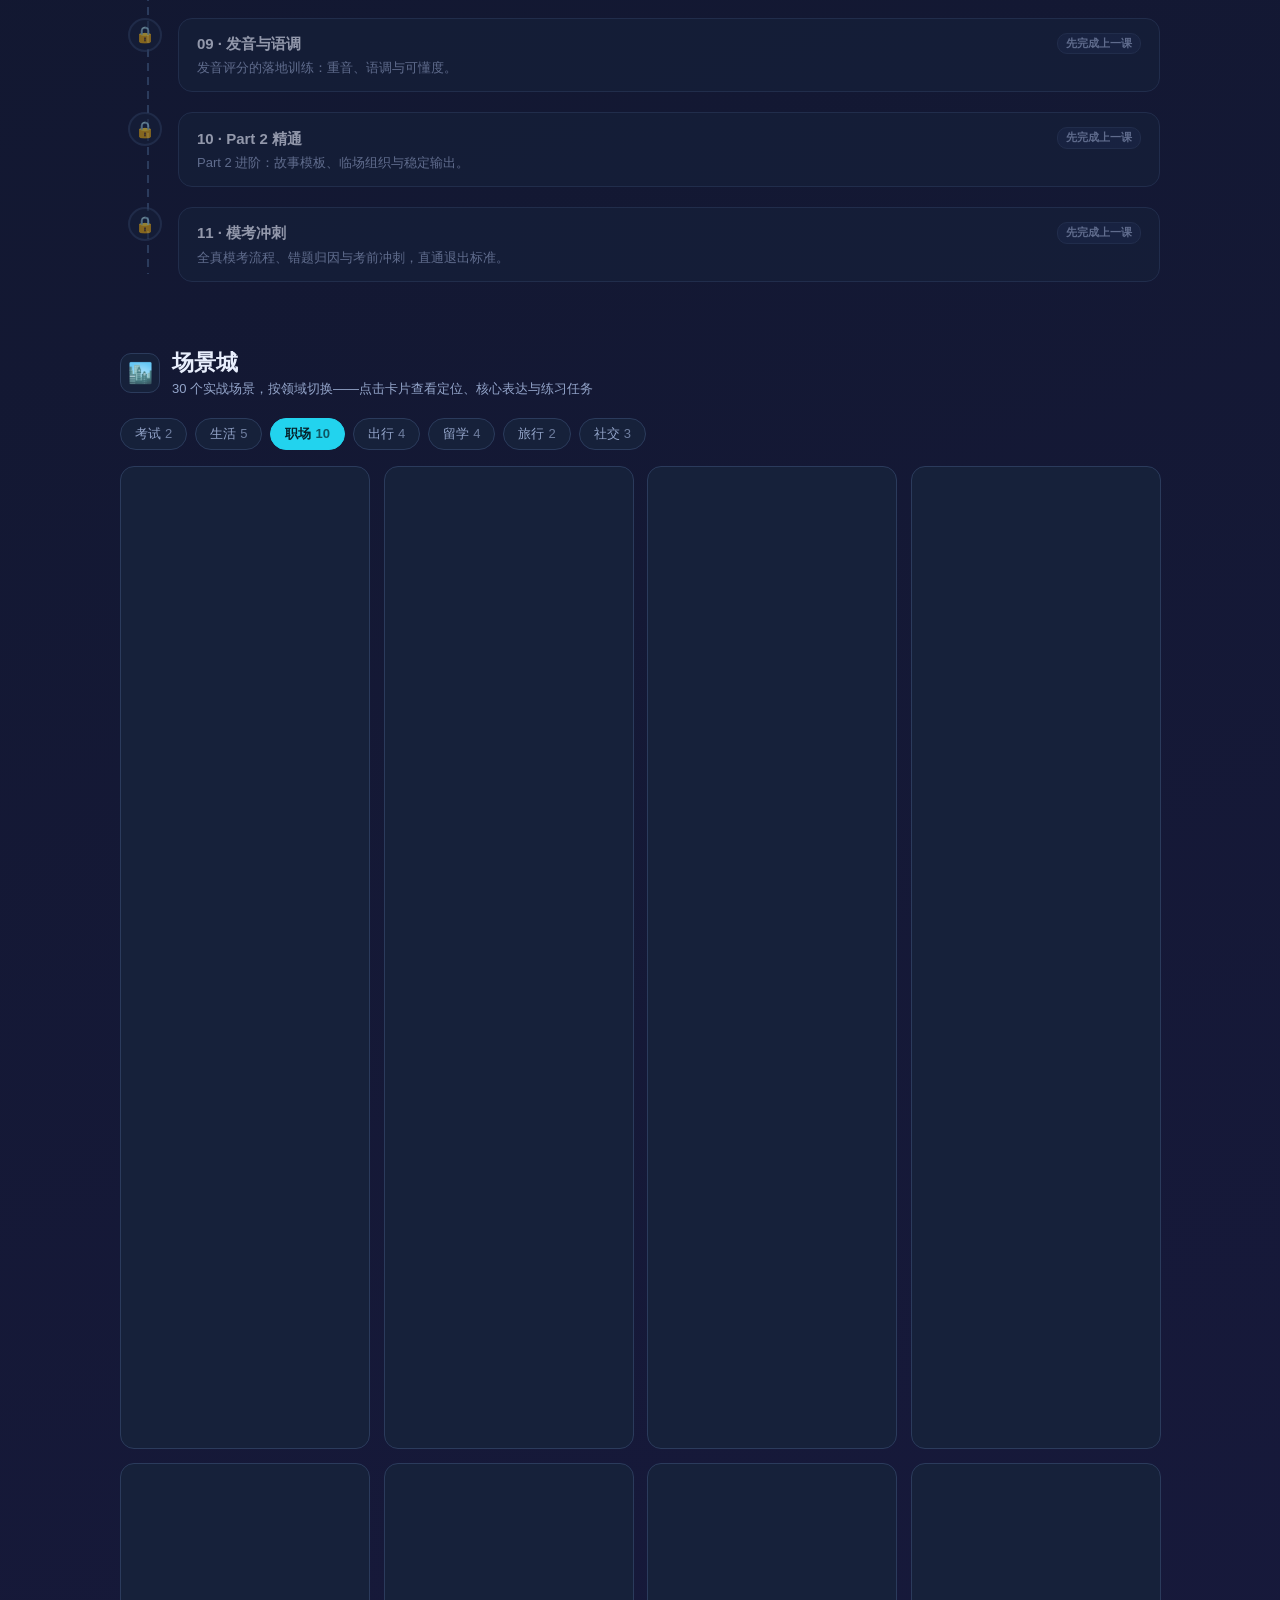
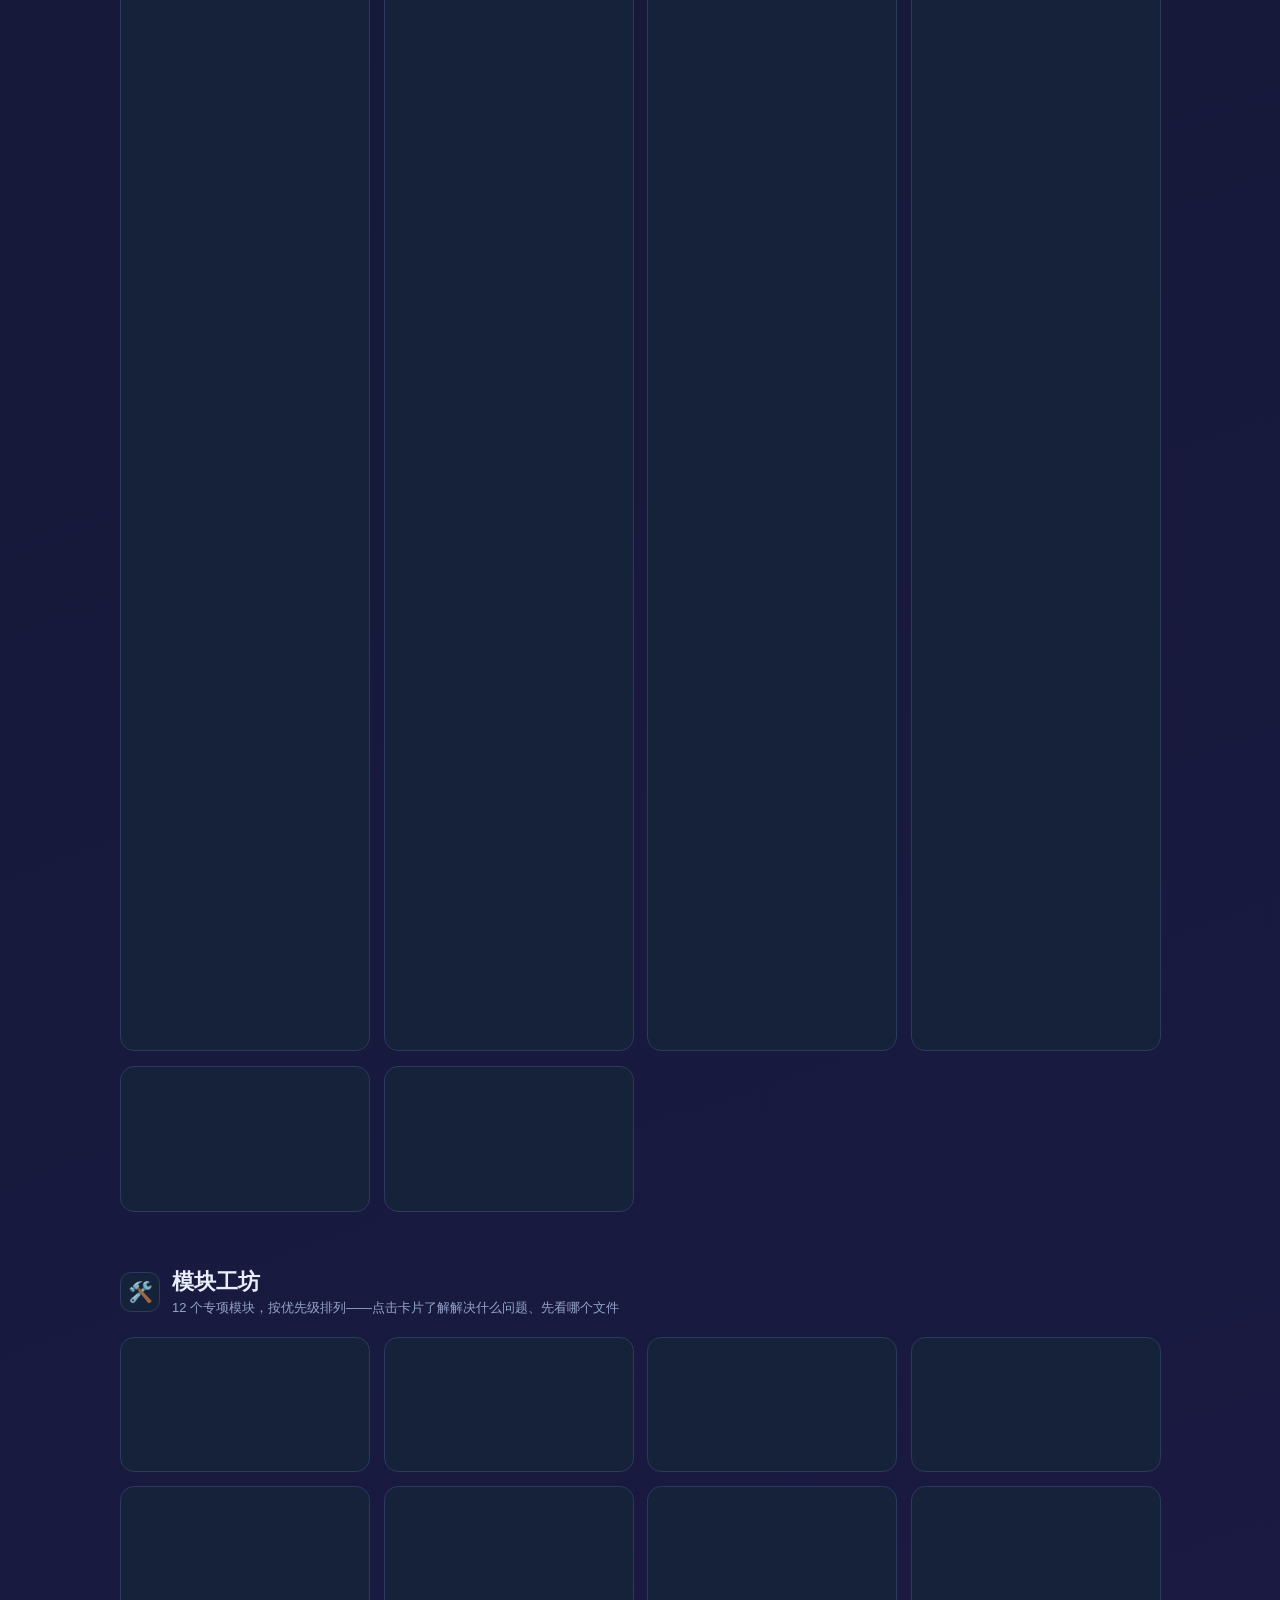
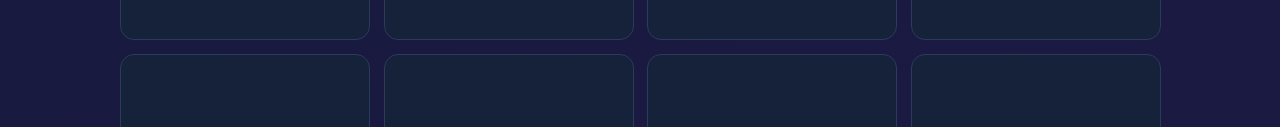
==== commit bbd71886: "批次5-T5.5: 性能优化——practice-full.js 懒加载（首屏 295K→130K，含慢路径沙箱验证）、脚本 defer、长列表 content-visibility、renderAl" ====
--- a/index.html
+++ b/index.html
@@ -3,11 +3,16 @@
 <head>
 <meta charset="UTF-8">
 <meta name="viewport" content="width=device-width, initial-scale=1.0">
+<meta name="theme-color" content="#0f172a">
+<meta name="description" content="游戏化雅思听说读写训练：诊断定起点、课程学方法、场景练表达、模块补专项、模考验证。">
 <title>IELTS 7.5 训练基地 · 入门门户</title>
+<link rel="manifest" href="manifest.json">
+<link rel="icon" href="icon.svg" type="image/svg+xml">
 <link rel="stylesheet" href="css/style.css">
 </head>
 <body>
-<header>
+<a class="skip-link" href="#secLessons">跳到课程路径</a>
+<header role="navigation" aria-label="主导航">
   <div class="wrap nav">
     <div class="brand"><span class="logo">🚀</span> IELTS 7.5 训练基地</div>
     <div class="nav-stats">
@@ -27,7 +32,7 @@
   </div>
 </header>
 
-<div class="wrap">
+<main class="wrap">
   <!-- 新手广场 -->
   <div class="hero">
     <h1>欢迎来到训练基地</h1>
@@ -109,18 +114,17 @@
       <p>从 11 课方法论到 30 场景、12 模块、参考卡的完整地图，以及不同人群的推荐起步路径。</p>
     </div>
   </section>
-</div>
+</main>
 
 <!-- 弹窗 -->
-<div id="modal-mask"><div class="modal" id="modalBox"></div></div>
-<div id="pod-mask"><div class="pod" id="pod"></div></div>
-<div id="mock-mask"><div class="pod mock" id="mock"></div></div>
-<div id="toast"></div>
+<div id="modal-mask"><div class="modal" id="modalBox" role="dialog" aria-modal="true" aria-label="详情与操作"></div></div>
+<div id="pod-mask"><div class="pod" id="pod" role="dialog" aria-modal="true" aria-label="场景演练舱"></div></div>
+<div id="mock-mask"><div class="pod mock" id="mock" role="dialog" aria-modal="true" aria-label="模考冲刺"></div></div>
+<div id="toast" role="status" aria-live="polite"></div>
 
-<script src="js/practice-full.js"></script>
-<script src="js/data.js"></script>
-<script src="js/training.js"></script>
-<script src="js/course.js"></script>
-<script src="js/app.js"></script>
+<script src="js/data.js" defer></script>
+<script src="js/training.js" defer></script>
+<script src="js/course.js" defer></script>
+<script src="js/app.js" defer></script>
 </body>
 </html>
--- a/css/style.css
+++ b/css/style.css
@@ -304,3 +304,61 @@
 /* ===== 批次5 T-5.1：导出 ===== */
 .export-opts{display:flex;flex-direction:column;gap:10px;margin:14px 0}
 .export-note{font-size:12px;color:var(--dim);line-height:1.6}
+/* ===== 批次5 T-5.2：移动端适配 ===== */
+html{overflow-x:hidden}
+body{overflow-x:hidden;touch-action:manipulation}
+img,audio,video,canvas,svg{max-width:100%}
+@media (max-width:900px){
+  .wrap{padding:0 14px}
+  .nav{height:auto;flex-wrap:wrap;gap:8px;padding:8px 0}
+  .nav-stats{gap:8px}
+  .lv-chip{font-size:11px;padding:3px 10px}
+  .xp-wrap{min-width:84px}
+  .hero{padding:40px 0 24px}
+  .hero h1{font-size:28px;letter-spacing:.5px}
+  .hero p{font-size:14px}
+  section{margin-top:40px}
+  .sec-head h2{font-size:19px}
+  .sec-head .sub{font-size:12px}
+  .grid{grid-template-columns:repeat(auto-fill,minmax(160px,1fr));gap:10px}
+}
+@media (max-width:560px){
+  .wrap{padding:0 10px}
+  .brand{font-size:15px}
+  .ring{display:none}
+  .badge-chip{font-size:12px;padding:4px 10px}
+  .streak-chip{font-size:11px;padding:3px 8px}
+  .hero h1{font-size:24px}
+  .stat-chips{gap:6px;margin:18px 0}
+  .chip{padding:6px 10px;font-size:12px}
+  .chip b{font-size:13px}
+  #heroActions .btn{width:100%;max-width:420px;padding:12px 16px;font-size:15px}
+  .grid{grid-template-columns:1fr;gap:10px}
+  .roles{flex-direction:column}
+  .turn-bar{flex-direction:column;align-items:stretch}
+  .turn-bar .rec-btn{justify-content:center}
+  #modal-mask{padding:8px}
+  .modal{padding:18px;max-height:88vh}
+  .modal h2{font-size:17px}
+  #pod-mask{padding:8px}
+  .pod{padding:16px;border-radius:14px}
+  .pod-head h2{font-size:16px;flex-wrap:wrap}
+  .steps{gap:6px}
+  .step{min-width:0;font-size:10px;padding:6px 2px}
+  .step b{font-size:13px}
+  .task-item{flex-direction:column;align-items:stretch}
+  .task-meta{flex-direction:row;justify-content:space-between;align-items:center}
+  .checkin-row{flex-wrap:wrap}
+  .daily-task{max-width:none}
+  .btn{padding:12px 20px;font-size:15px}
+  .sec-head .icon{width:34px;height:34px;font-size:17px}
+}
+/* ===== 批次5 T-5.3：无障碍 ===== */
+.skip-link{position:absolute;left:12px;top:-48px;z-index:200;background:var(--cyan);color:#06222b;
+  font-weight:800;padding:10px 16px;border-radius:8px;text-decoration:none;transition:top .2s}
+.skip-link:focus{top:10px}
+:focus-visible{outline:2px solid var(--cyan);outline-offset:2px;border-radius:4px}
+button:focus-visible,a:focus-visible,.tab:focus-visible,.card:focus-visible{outline:2px solid var(--cyan);outline-offset:2px}
+.modal[role="dialog"],.pod[role="dialog"]{outline:none}
+/* ===== 批次5 T-5.5：渲染性能（长列表跳过屏外渲染） ===== */
+.grid .card,.grid .badge,.task-item{content-visibility:auto;contain-intrinsic-size:auto 160px}
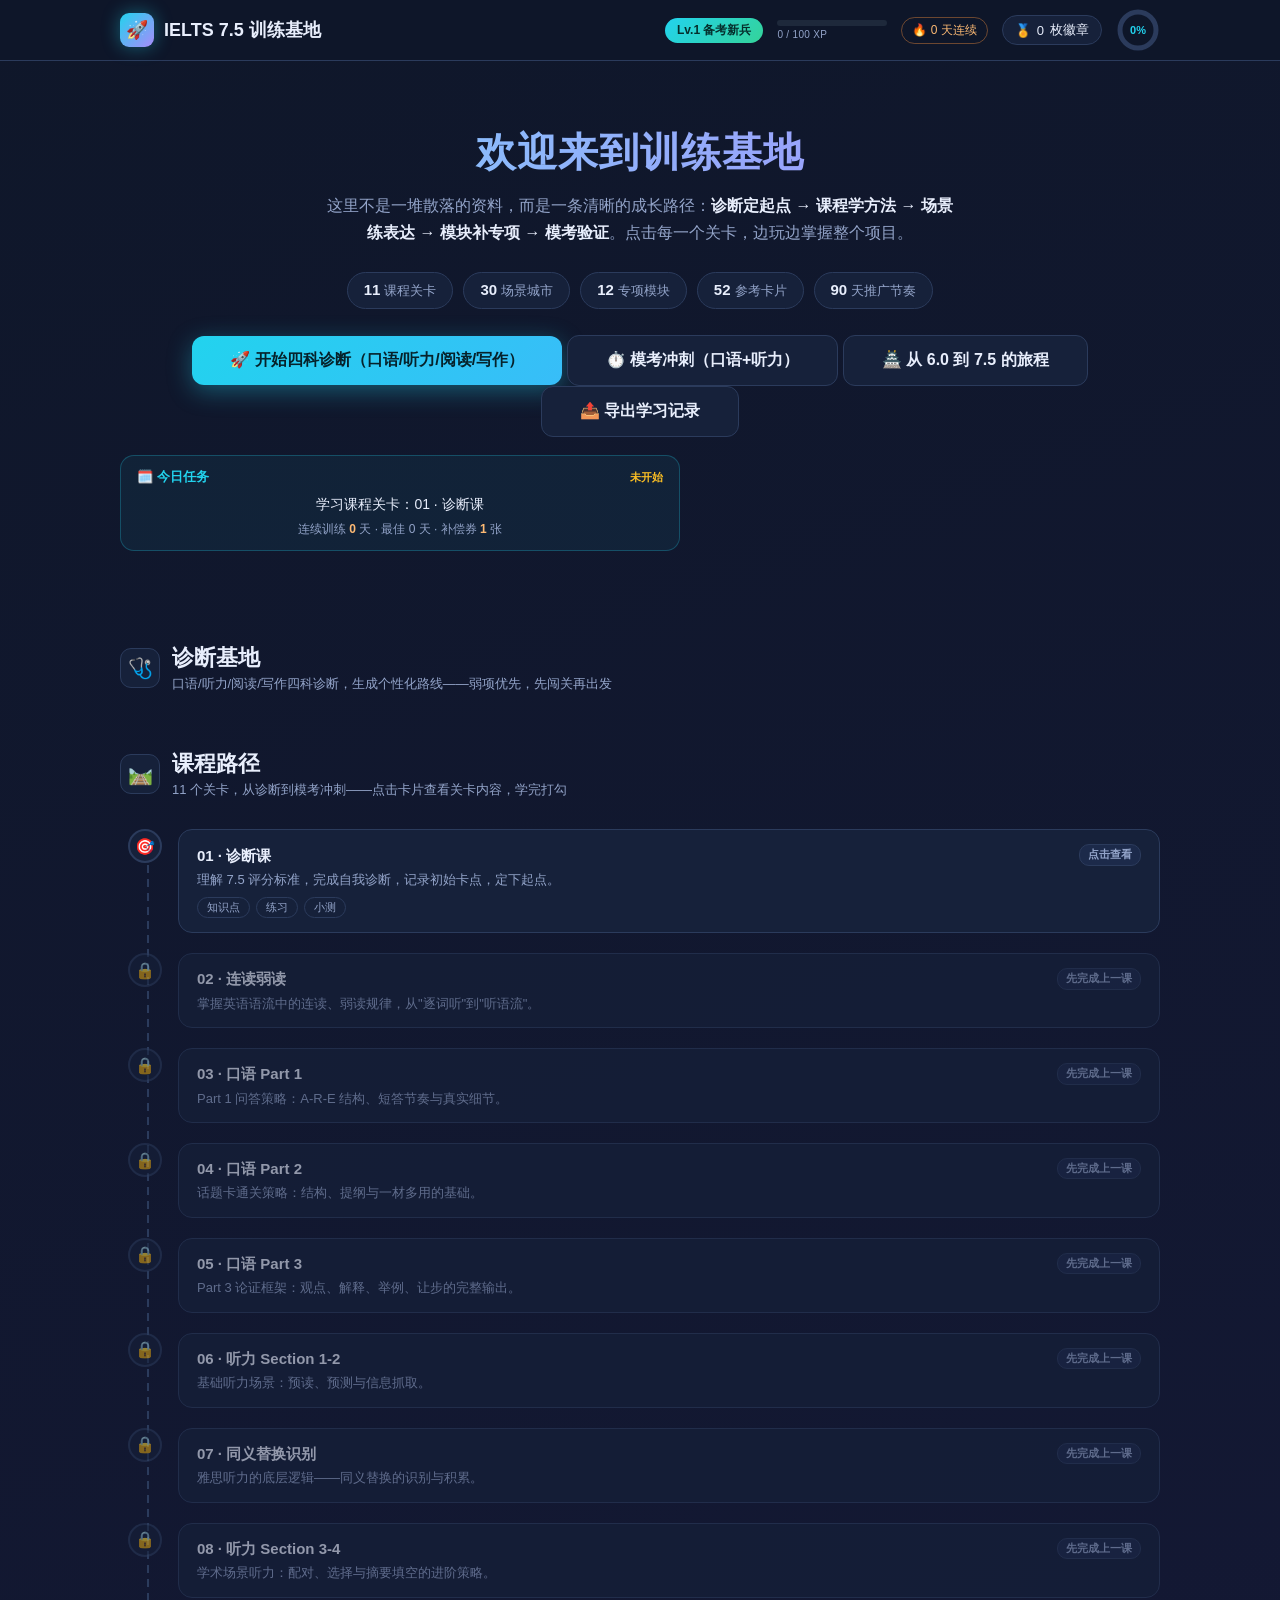
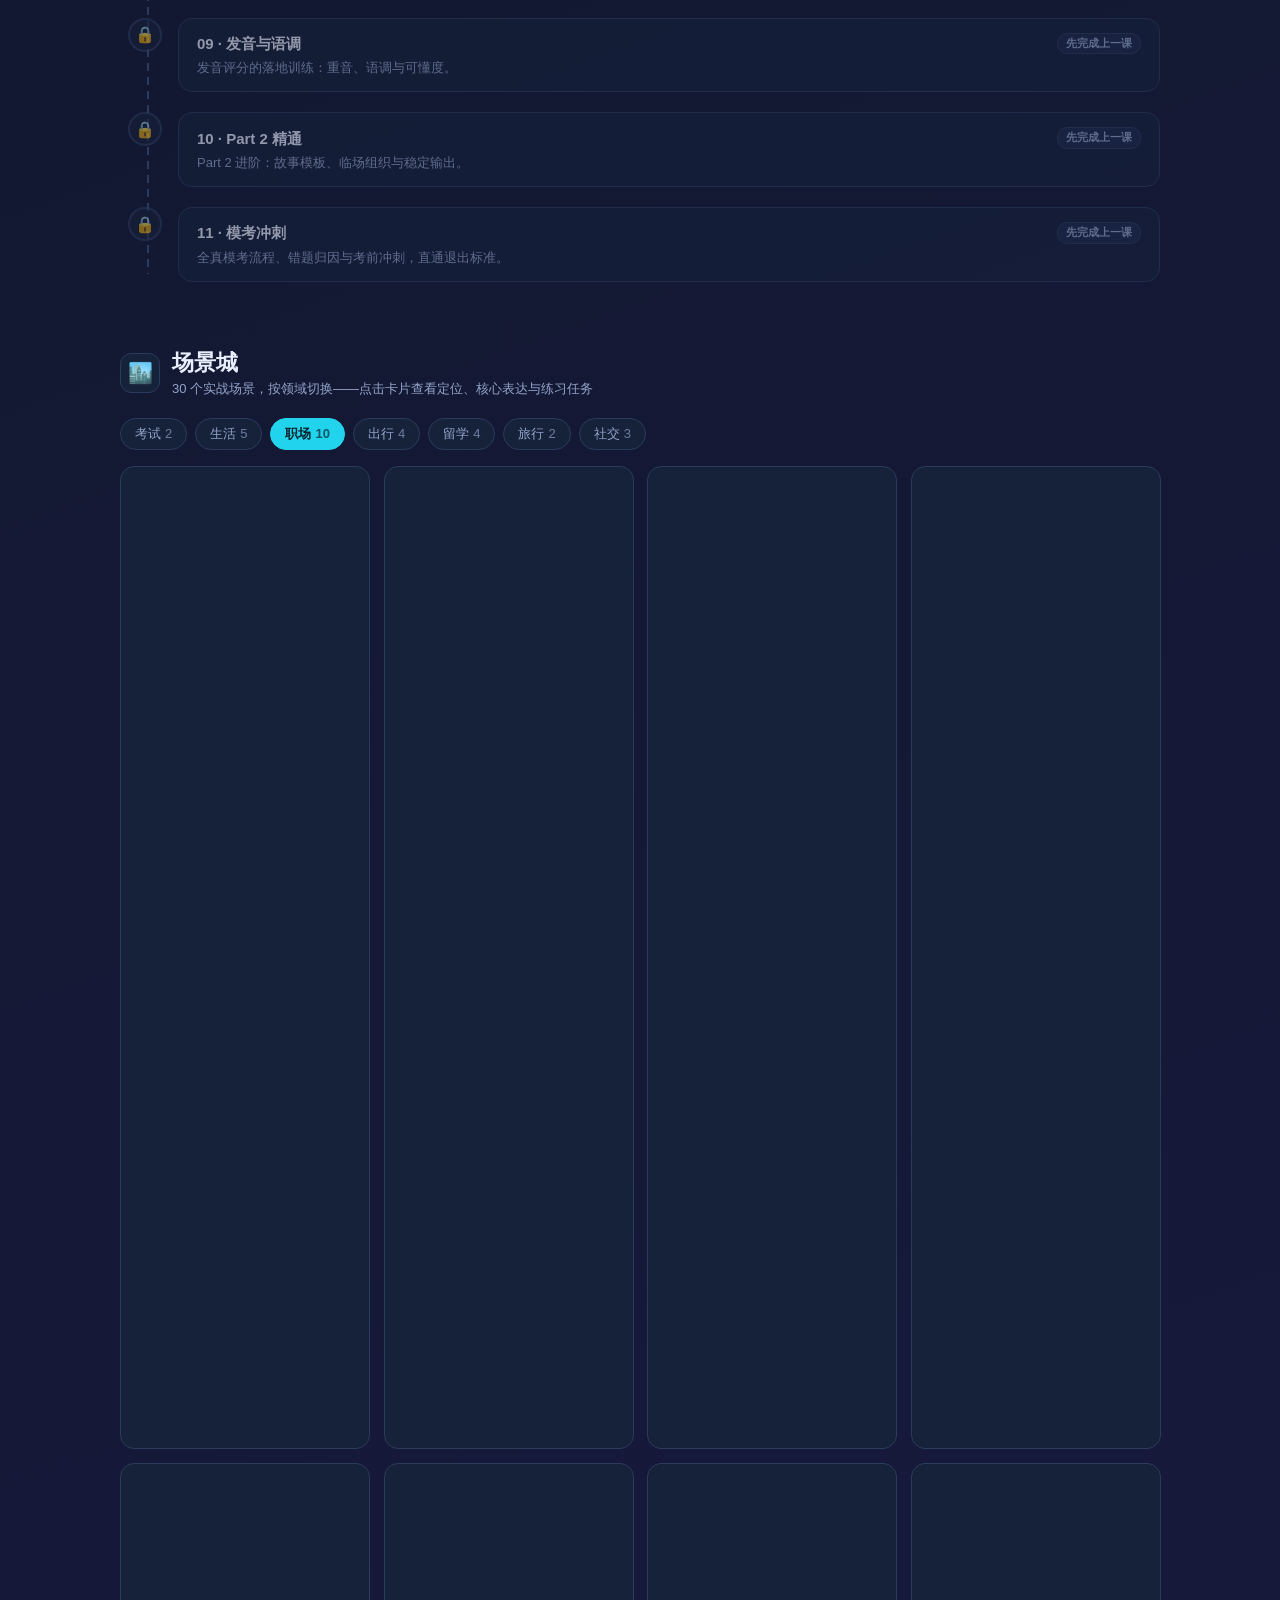
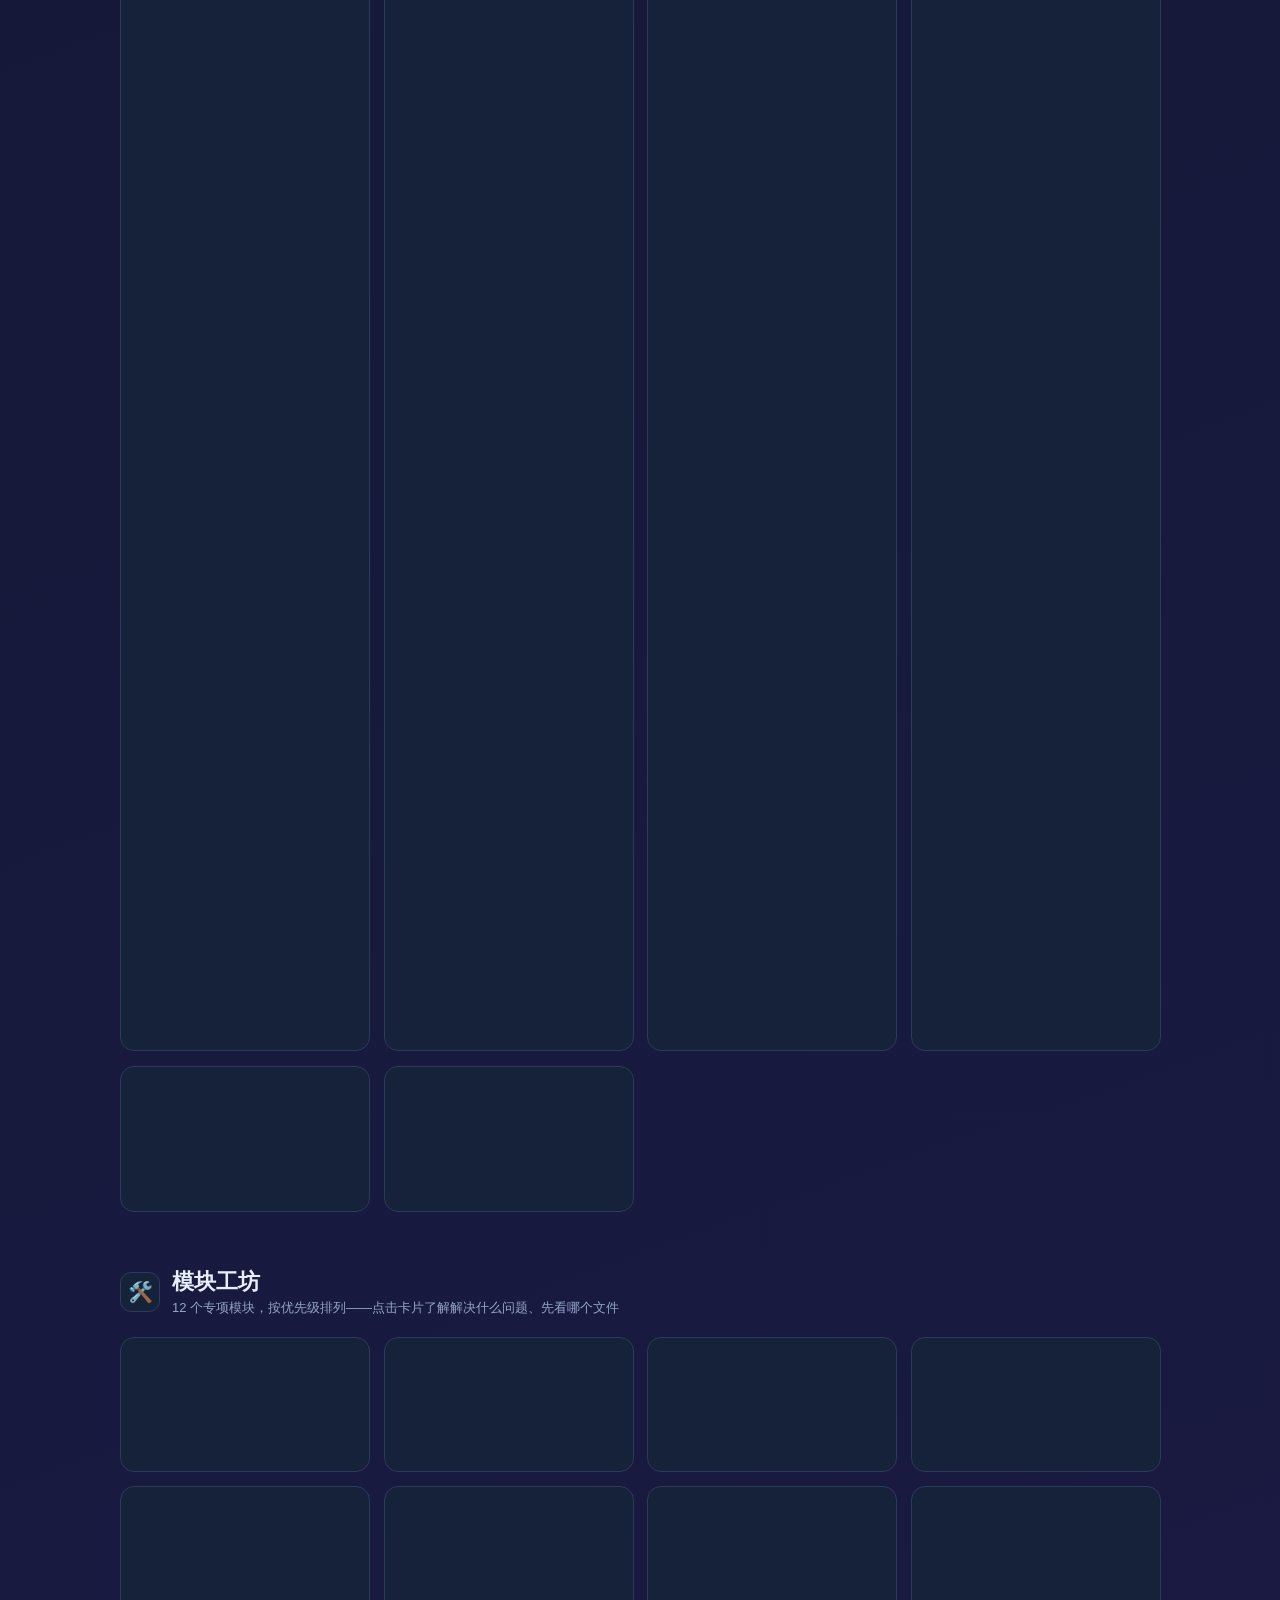
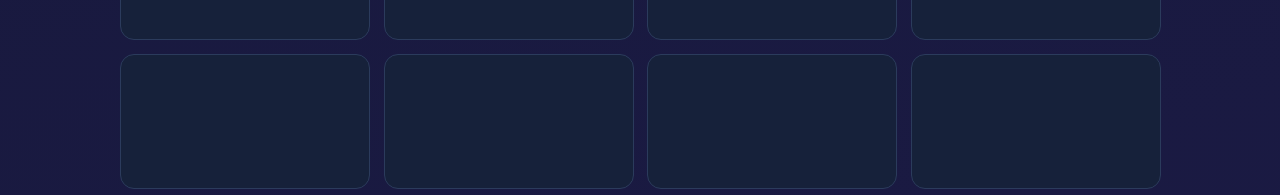
==== commit 677c01ff: "页脚增加 GitHub 仓库入口（octocat 图标 + View on GitHub，target=_blank rel=noopener）；对话框宿主补充结构注释；修复 #mock-mask 缺" ====
--- a/index.html
+++ b/index.html
@@ -116,9 +116,25 @@
   </section>
 </main>
 
+<footer class="site-footer">
+  <a class="gh-link" href="https://github.com/duanbiao2000/ielts-75" target="_blank" rel="noopener noreferrer" aria-label="在 GitHub 上查看本项目源码">
+    <svg viewBox="0 0 24 24" aria-hidden="true"><path d="M12 .297c-6.63 0-12 5.373-12 12 0 5.303 3.438 9.8 8.205 11.385.6.111.82-.261.82-.577 0-.285-.01-1.04-.015-2.04-3.338.724-4.042-1.61-4.042-1.61-.546-1.387-1.333-1.756-1.333-1.756-1.089-.745.084-.729.084-.729 1.205.084 1.838 1.236 1.838 1.236 1.07 1.835 2.809 1.305 3.495.998.108-.776.417-1.305.76-1.605-2.665-.3-5.466-1.332-5.466-5.93 0-1.31.465-2.38 1.235-3.22-.135-.303-.54-1.523.105-3.176 0 0 1.005-.322 3.3 1.23.96-.267 1.98-.399 3-.405 1.02.006 2.04.138 3 .405 2.28-1.552 3.285-1.23 3.285-1.23.645 1.653.24 2.873.12 3.176.765.84 1.23 1.91 1.23 3.22 0 4.61-2.805 5.625-5.475 5.92.42.36.81 1.096.81 2.22 0 1.606-.015 2.896-.015 3.286 0 .315.21.69.825.57C20.565 22.092 24 17.592 24 12.297c0-6.627-5.373-12-12-12"/></svg>
+    <span>View on GitHub</span>
+  </a>
+  <p class="sf-note">IELTS 7.5 训练基地 · 开源免费 · 欢迎 Star</p>
+</footer>
+
 <!-- 弹窗 -->
+<!--
+  对话框宿主（三者均为「静态外壳 + JS 动态渲染内容」，初始为空）：
+  #modalBox  —— 通用详情弹窗（openModal() 填充 innerHTML，课程/场景/模块/测验/剧情等共用）
+  #pod        —— 演练舱（openPractice() → renderPod()，turn-based 对话/自检/反馈/录音）
+  #mock       —— 模考冲刺（openMock() → renderMock()，按 mock.part 渲染 intro/speak/listen/done 四态；口语 6 题×2 分 + 听力 8 题，满分 20）
+  显示/隐藏：各 mask 加/减 .show 类；Escape 也按 mock → pod → modal 的优先级分级关闭。
+-->
 <div id="modal-mask"><div class="modal" id="modalBox" role="dialog" aria-modal="true" aria-label="详情与操作"></div></div>
 <div id="pod-mask"><div class="pod" id="pod" role="dialog" aria-modal="true" aria-label="场景演练舱"></div></div>
+<!-- 模考冲刺对话框：内容由 js/app.js 的 renderMock() 动态渲染（初始为空，打开模考时才填充） -->
 <div id="mock-mask"><div class="pod mock" id="mock" role="dialog" aria-modal="true" aria-label="模考冲刺"></div></div>
 <div id="toast" role="status" aria-live="polite"></div>
 
--- a/css/style.css
+++ b/css/style.css
@@ -103,6 +103,9 @@
   /* ===== 演练舱 ===== */
   #pod-mask{position:fixed;inset:0;background:rgba(8,12,25,.92);backdrop-filter:blur(4px);display:none;z-index:150;overflow:auto;padding:24px}
   #pod-mask.show{display:block}
+  /* 模考冲刺覆盖层：此前缺失 display:none，导致空容器以静态块一直占位渲染 */
+  #mock-mask{position:fixed;inset:0;background:rgba(8,12,25,.92);backdrop-filter:blur(4px);display:none;z-index:160;overflow:auto;padding:24px}
+  #mock-mask.show{display:block}
   .pod{max-width:720px;margin:0 auto;background:var(--card);border:1px solid var(--line);border-radius:18px;padding:26px;box-shadow:0 20px 60px rgba(0,0,0,.5)}
   .pod-head{display:flex;align-items:flex-start;justify-content:space-between;gap:12px}
   .pod-head h2{font-size:20px;display:flex;align-items:center;gap:10px}
@@ -341,6 +344,7 @@
   .modal{padding:18px;max-height:88vh}
   .modal h2{font-size:17px}
   #pod-mask{padding:8px}
+  #mock-mask{padding:8px}
   .pod{padding:16px;border-radius:14px}
   .pod-head h2{font-size:16px;flex-wrap:wrap}
   .steps{gap:6px}
@@ -362,3 +366,12 @@
 .modal[role="dialog"],.pod[role="dialog"]{outline:none}
 /* ===== 批次5 T-5.5：渲染性能（长列表跳过屏外渲染） ===== */
 .grid .card,.grid .badge,.task-item{content-visibility:auto;contain-intrinsic-size:auto 160px}
+
+/* ===== 页脚（GitHub 仓库入口） ===== */
+.site-footer{text-align:center;padding:26px 16px 34px;border-top:1px solid var(--line);color:var(--dim);font-size:13px}
+.gh-link{display:inline-flex;align-items:center;gap:8px;color:var(--dim);text-decoration:none;border:1px solid var(--line);border-radius:999px;padding:7px 16px;transition:color .2s,border-color .2s,transform .2s}
+.gh-link:hover{color:var(--cyan);border-color:var(--cyan);transform:translateY(-1px)}
+.gh-link:focus-visible{outline:2px solid var(--cyan);outline-offset:2px}
+.gh-link svg{width:18px;height:18px;fill:currentColor}
+.sf-note{margin-top:10px;font-size:12px;opacity:.75}
+@media (max-width:560px){.sf-note{display:none}}
